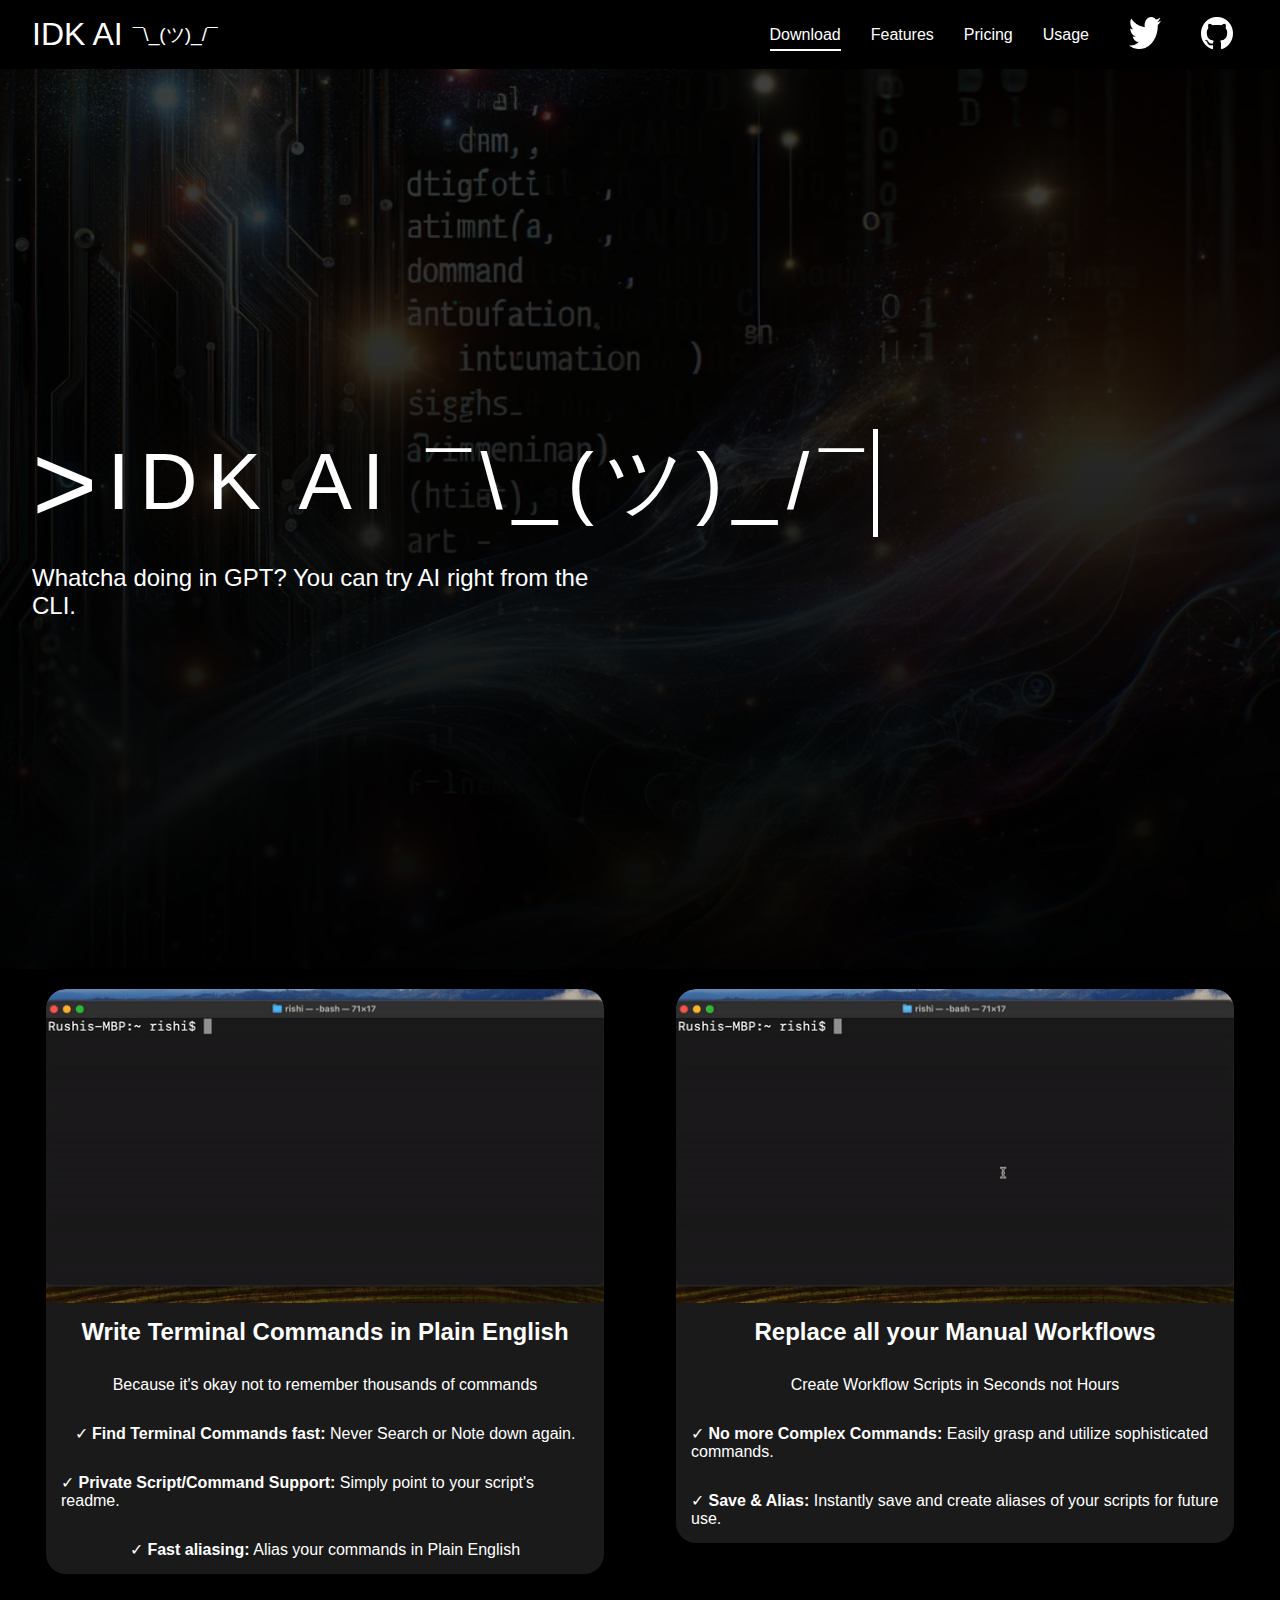
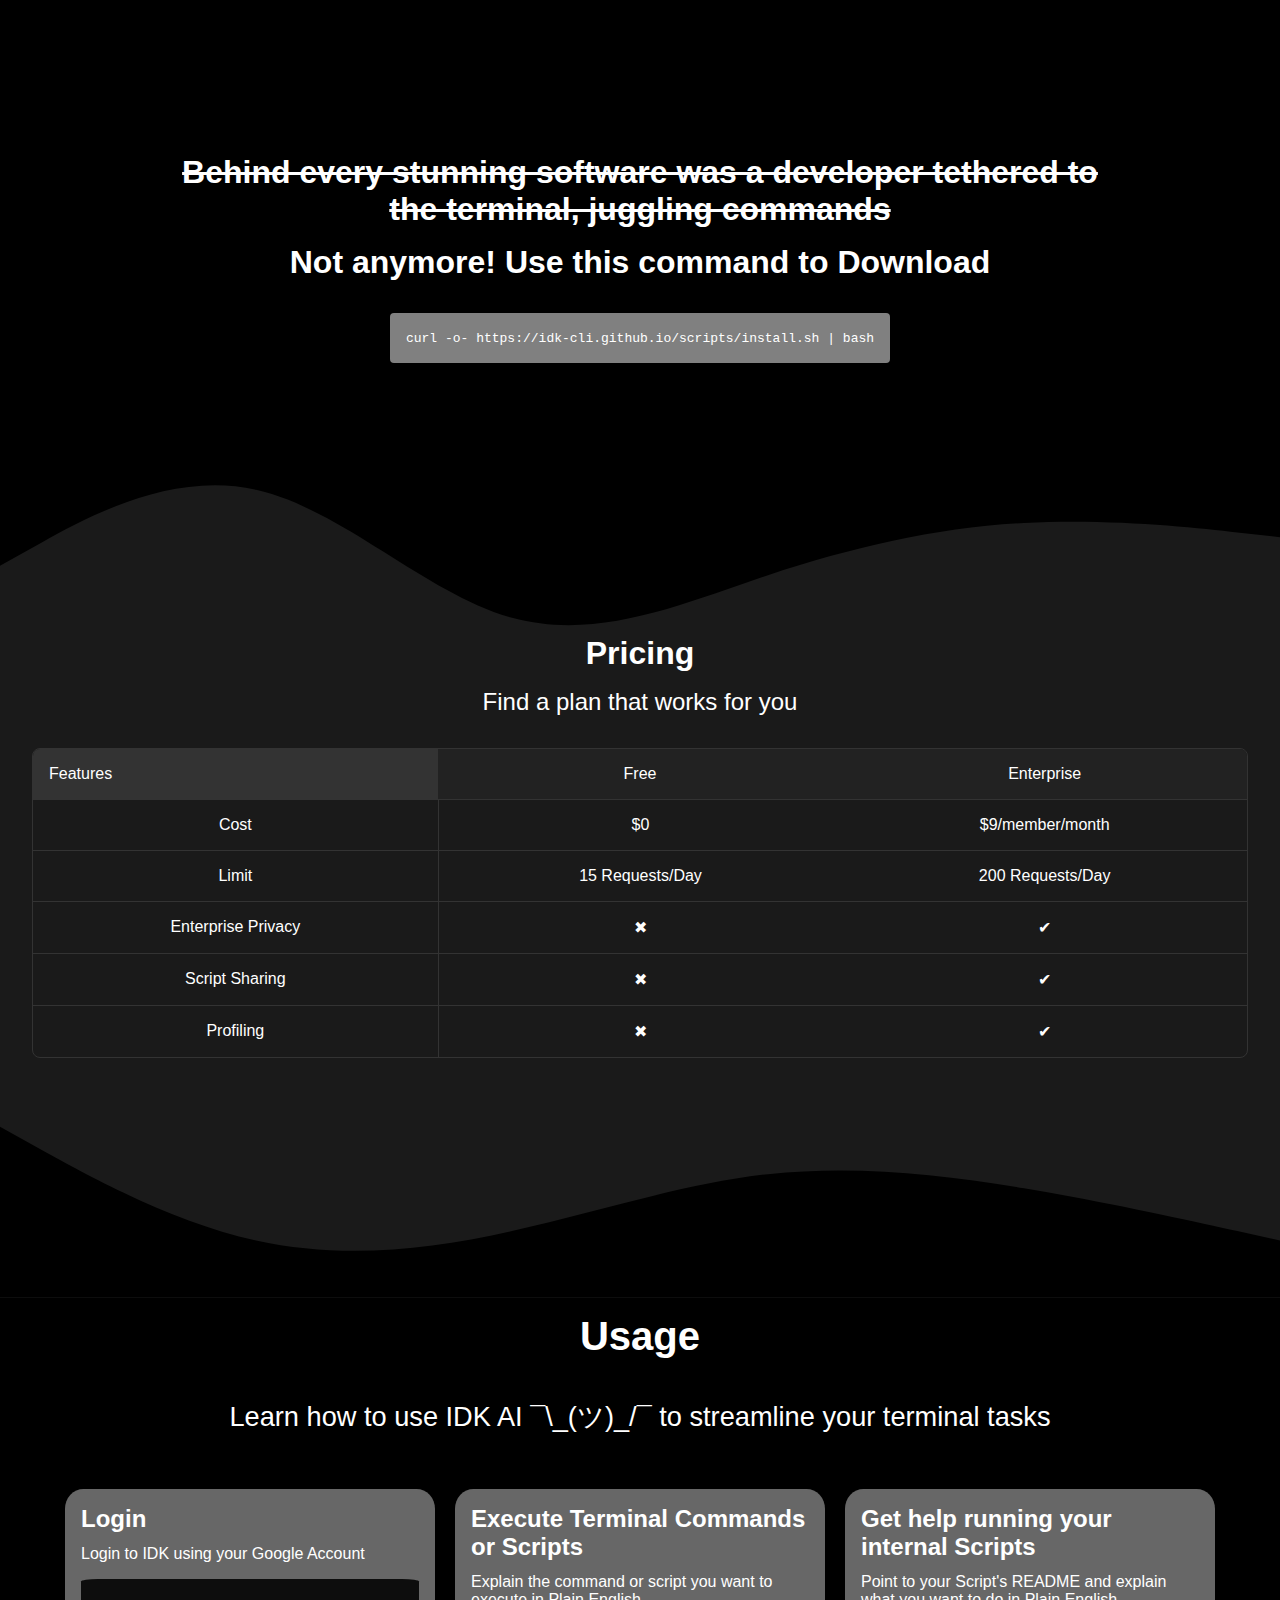
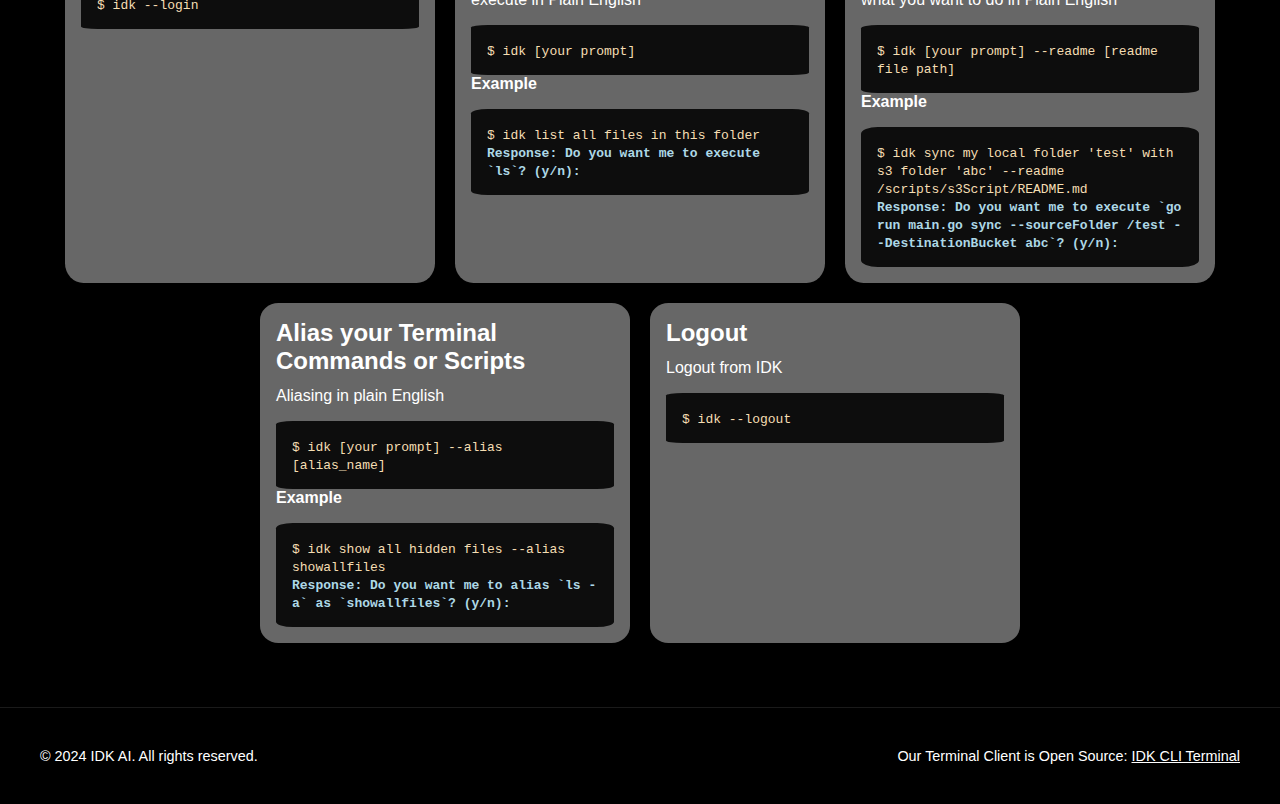
==== index.html @ c145d80c "😅👻Finished New style" ====
<!DOCTYPE html>
<html lang="en">
  <head>
    <meta charset="UTF-8" />
    <meta name="viewport" content="width=device-width, initial-scale=1.0" />
    <title>Command Line Glamour</title>
    <link rel="stylesheet" href="style.css" />
    <link rel="icon" type="image/png" href="assets/idk_logo.png" />
  </head>
  <body>
    <header>
      <div class="logo">IDK AI <span class="logoIcon">¯\_(ツ)_/¯</span></div>
      <nav>
        <a href="#Download" class="active">Download</a>
        <a href="#Feature">Features</a>
        <a href="#Pricing">Pricing</a>
        <a href="#">Usage</a>

        <a href="https://twitter.com/rushi_jash"
          ><img src="./assets/twitter.png" alt="Twitter"
        /></a>
        <a href="https://github.com/idk-cli"
          ><img src="./assets/github.png" alt="GitHub"
        /></a>
      </nav>
    </header>
    <section class="hero">
      <div class="title-container">
        <p class="cli-prefix">></p>
        <p class="title">IDK AI ¯\_(ツ)_/¯</p>
      </div>
      <p class="subtitle">
        Whatcha doing in GPT? You can try AI right from the CLI.
      </p>
    </section>
    <!-- Feature Section -->
    <section class="feature-section">
      <div class="feature">
        <div class="feature-image-container">
          <img
            src="./assets/Feature_Command_Prompt.gif"
            alt="Feature Image 1"
            class="feature-image"
          />
        </div>
        <h2>Write Terminal Commands in Plain English</h2>
        <p>Because it's okay not to remember thousands of commands</p>
        <p>
          &#10003; <b>Find Terminal Commands fast:</b> Never Search or Note down
          again.
        </p>
        <p>
          &#10003; <b>Private Script/Command Support:</b> Simply point to your
          script's readme.
        </p>
        <p>
          &#10003; <b>Fast aliasing:</b> Alias your commands in Plain English
        </p>
      </div>

      <div id="Feature" class="feature">
        <div class="feature-image-container">
          <img
            src="./assets/Feature_Script_Prompt.gif"
            alt="Feature Image 2"
            class="feature-image"
          />
        </div>
        <h2>Replace all your Manual Workflows</h2>
        <p>Create Workflow Scripts in Seconds not Hours</p>
        <p>
          &#10003; <b>No more Complex Commands:</b> Easily grasp and utilize
          sophisticated commands.
        </p>
        <p>
          &#10003; <b>Save & Alias:</b> Instantly save and create aliases of
          your scripts for future use.
        </p>
      </div>
    </section>
    <section id="Download" class="command-line-section">
      <h1 class="section-title">
        Behind every stunning software was a developer tethered to the terminal,
        juggling commands
      </h1>
      <p class="section-subtitle">
        <b>Not anymore! Use this command to Download</b>
      </p>
      <div class="command-line-block">
        <code
          >curl -o- https://idk-cli.github.io/scripts/install.sh | bash</code
        >
      </div>
    </section>
    <section id="Pricing" class="pricing-section">
      <svg
        class="top-svg"
        xmlns="http://www.w3.org/2000/svg"
        viewBox="0 0 1440 320"
      >
        <path
          fill="#000000"
          fill-opacity="1"
          d="M0,192L48,165.3C96,139,192,85,288,106.7C384,128,480,224,576,250.7C672,277,768,235,864,202.7C960,171,1056,149,1152,144C1248,139,1344,149,1392,154.7L1440,160L1440,0L1392,0C1344,0,1248,0,1152,0C1056,0,960,0,864,0C768,0,672,0,576,0C480,0,384,0,288,0C192,0,96,0,48,0L0,0Z"
        ></path>
      </svg>
      <h2 class="section-title">Pricing</h2>
      <p class="section-subtitle">Find a plan that works for you</p>
      <div class="pricing-table">
        <div class="pricing-feature">Features</div>
        <div class="pricing-plan">Free</div>
        <div class="pricing-plan">Enterprise</div>

        <div class="pricing-detail">Cost</div>
        <div class="pricing-detail">$0</div>
        <div class="pricing-detail">$9/member/month</div>

        <div class="pricing-detail">Limit</div>
        <div class="pricing-detail">15 Requests/Day</div>
        <div class="pricing-detail">200 Requests/Day</div>

        <div class="pricing-detail">Enterprise Privacy</div>
        <div class="pricing-detail">✖</div>
        <div class="pricing-detail">✔</div>

        <div class="pricing-detail">Script Sharing</div>
        <div class="pricing-detail">✖</div>
        <div class="pricing-detail">✔</div>

        <div class="pricing-detail">Profiling</div>
        <div class="pricing-detail">✖</div>
        <div class="pricing-detail">✔</div>
      </div>
      <svg
        class="bottom-svg"
        xmlns="http://www.w3.org/2000/svg"
        viewBox="0 0 1440 320"
      >
        <path
          fill="#000000"
          fill-opacity="1"
          d="M0,128L48,154.7C96,181,192,235,288,256C384,277,480,267,576,245.3C672,224,768,192,864,181.3C960,171,1056,181,1152,197.3C1248,213,1344,235,1392,245.3L1440,256L1440,320L1392,320C1344,320,1248,320,1152,320C1056,320,960,320,864,320C768,320,672,320,576,320C480,320,384,320,288,320C192,320,96,320,48,320L0,320Z"
        ></path>
      </svg>
    </section>
    <!-- Usage Section -->
    <section id="Usage" class="usage-section">
      <div class="container">
        <h2 class="usage-title">Usage</h2>
        <p class="usage-subtitle">
          Learn how to use IDK AI ¯\_(ツ)_/¯ to streamline your terminal tasks
        </p>
        <div class="commands-container">
          <!-- Repeat this block for each of the 6 items -->
          <div class="command-block">
            <h3 class="command-title">Login</h3>
            <p class="command-description">
              Login to IDK using your Google Account
            </p>
            <div class="command-line">
              <code>$ idk --login</code>
            </div>
          </div>
          <div class="command-block">
            <h3 class="command-title">Execute Terminal Commands or Scripts</h3>
            <p class="command-description">
              Explain the command or script you want to execute in Plain English
            </p>
            <div class="command-line">
              <code>$ idk [your prompt]</code>
            </div>
            <p class="command-description">
              <b>Example</b>
            </p>
            <div class="command-line">
              <code
                >$ idk list all files in this folder<br />
                <b>Response: Do you want me to execute `ls`? (y/n):</b></code
              >
            </div>
          </div>
          <div class="command-block">
            <h3 class="command-title">
              Get help running your internal Scripts
            </h3>
            <p class="command-description">
              Point to your Script's README and explain what you want to do in
              Plain English
            </p>
            <div class="command-line">
              <code>$ idk [your prompt] --readme [readme file path]</code>
            </div>
            <p class="command-description">
              <b>Example</b>
            </p>
            <div class="command-line">
              <code>
                $ idk sync my local folder 'test' with s3 folder 'abc' --readme
                /scripts/s3Script/README.md<br />
                <b
                  >Response: Do you want me to execute `go run main.go sync
                  --sourceFolder /test --DestinationBucket abc`? (y/n):</b
                >
              </code>
            </div>
          </div>
          <div class="command-block">
            <h3 class="command-title">
              Alias your Terminal Commands or Scripts
            </h3>
            <p class="command-description">Aliasing in plain English</p>
            <div class="command-line">
              <code>$ idk [your prompt] --alias [alias_name]</code>
            </div>
            <p class="command-description">
              <b>Example</b>
            </p>
            <div class="command-line">
              <code>
                $ idk show all hidden files --alias showallfiles <br />
                <b
                  >Response: Do you want me to alias `ls -a` as `showallfiles`?
                  (y/n):</b
                >
              </code>
            </div>
          </div>
          <div class="command-block">
            <h3 class="command-title">Logout</h3>
            <p class="command-description">Logout from IDK</p>
            <div class="command-line">
              <code>$ idk --logout</code>
            </div>
          </div>
          <!-- ... other items ... -->
        </div>
      </div>
    </section>
    <footer>
      <div class="footer-content">
        <p>&copy; 2024 IDK AI. All rights reserved.</p>
        <p>
          Our Terminal Client is Open Source:
          <a href="https://github.com/idk-cli/idk_terminal">IDK CLI Terminal</a>
        </p>
      </div>
    </footer>
  </body>
</html>
---- style.css ----
* {
  margin: 0;
  padding: 0;
  box-sizing: border-box;
}

body {
  font-family: "Segoe UI", Tahoma, Geneva, Verdana, sans-serif;
  background-color: #000;
  color: #fff;
  overflow-x: hidden;
}

header {
  display: flex;
  justify-content: space-between;
  align-items: center;
  position: relative;
  background-color: transparent;
  padding: 1rem 2rem;
}
header .logo {
  font-size: 2rem;
  display: flex;
  align-items: center;
  transition: transform 0.9s ease-in-out;
}
header .logo:hover {
  cursor: pointer;
  color: wheat;
  transform: translateY(-0.3rem);
}
header .logo .logoIcon {
  font-size: 1.2rem;
  margin-left: 10px;
}
header nav {
  display: flex;
  align-items: center;
}
header nav a {
  margin: 0 15px;
  text-decoration: none;
  color: #fff;
  position: relative;
}
header nav a img {
  transition: transform 0.7s ease-in-out;
}
header nav a img:hover {
  cursor: pointer;
  transform: translateY(-0.7rem);
}
header nav a::after {
  content: "";
  position: absolute;
  width: 0;
  height: 2px;
  display: block;
  margin-top: 5px;
  right: 0;
  background: #fff;
  transition: width 0.3s;
  -webkit-transition: width 0.3s;
}
header nav a:hover::after {
  width: 100%;
  left: 0;
  background-color: #fff;
}
header nav a.active::after {
  width: 100%;
  left: 0;
}
header nav img {
  width: 32px;
  height: 32px;
  margin-left: 10px;
}

.hero {
  display: flex;
  flex-direction: column;
  align-items: start;
  justify-content: center;
  height: 100vh;
  background-image: url("./assets/idk_hero.png"), linear-gradient(180deg, rgba(0, 0, 0, 0.75) 0%, rgba(0, 0, 0, 0.98) 100%);
  background-size: cover;
  background-position: center;
  background-blend-mode: overlay;
  padding: 0 2rem;
  text-align: left;
}
.hero .title-container {
  display: flex;
  align-items: center;
}
.hero .title-container .cli-prefix {
  font-size: 7rem;
  margin-right: 10px;
}
.hero .title-container .title {
  font-size: 5rem;
  letter-spacing: 10px;
  border-right: 5px solid;
  width: 100%;
  white-space: nowrap;
  overflow: hidden;
  animation: typing 2s steps(14), cursor 0.4s step-end infinite alternate;
}
.hero .subtitle {
  margin-top: 1rem;
  font-size: 1.5rem;
  max-width: 600px;
}

@keyframes cursor {
  50% {
    border-color: transparent;
  }
}
@keyframes typing {
  from {
    width: 0;
  }
}
/* Feature Section Styles */
.feature-section {
  display: flex;
  justify-content: space-around; /* Keeps existing spacing for wider screens */
  align-items: flex-start;
  gap: 20px;
  margin: 20px;
}

.feature {
  background: rgba(255, 255, 255, 0.1);
  border-radius: 20px;
  overflow: hidden;
  box-shadow: 0 4px 8px rgba(0, 0, 0, 0.3);
  flex-basis: 45%; /* Assigns flexible base size for each feature */
  display: flex;
  flex-direction: column;
  align-items: center; /* Keeps content of .feature centered */
  transition: transform 0.65s ease-in-out;
}
.feature:hover {
  cursor: pointer;
  transform: translateY(-0.7rem); /* Use negative value to move up */
}
.feature .feature-image-container {
  width: 100%; /* Full width of the container */
  padding-top: 56.25%; /* 16:9 Aspect Ratio */
  position: relative;
}
.feature .feature-image {
  position: absolute;
  top: 0;
  left: 0;
  width: 100%;
  height: 100%;
  -o-object-fit: cover;
     object-fit: cover; /* Keeps aspect ratio and fills the block */
  border-top-left-radius: 20px; /* Rounded corners at the top */
  border-top-right-radius: 20px; /* Rounded corners at the top */
}
.feature h2,
.feature p {
  padding: 15px;
}

@media (max-width: 768px) {
  .feature-section {
    flex-direction: column;
    justify-content: center; /* Adjusted for vertical stacking */
    align-items: center; /* Centers items horizontally in a column layout */
  }
  .feature {
    flex-basis: 100%; /* Full width of the screen for mobile */
  }
}
.command-line-section {
  display: flex;
  flex-direction: column;
  align-items: center;
  justify-content: center;
  text-align: center;
  background-color: black;
  padding: 10rem;
  padding-bottom: 7rem;
}
.command-line-section .section-title {
  color: #fff;
  font-size: 2rem;
  margin-bottom: 1rem;
  text-decoration: line-through;
}
.command-line-section .section-subtitle {
  color: #fff;
  margin-bottom: 2rem;
  font-size: 2rem;
}
.command-line-section .command-line-block {
  display: inline-block;
  background-color: gray;
  color: #fff;
  padding: 1rem;
  border-radius: 4px;
  font-family: "Courier New", Courier, monospace;
}
.command-line-section .command-line-block code {
  -webkit-user-select: all;
     -moz-user-select: all;
          user-select: all;
}

.pricing-section {
  padding: 2rem;
  padding-top: 10rem;
  padding-bottom: 15rem;
  background-color: #1a1a1a;
  color: #fff;
  position: relative;
  overflow: hidden;
}
.pricing-section .top-svg {
  position: absolute;
  top: -5rem;
  left: 0;
  width: 100%;
  height: auto;
  z-index: 1;
}
.pricing-section .bottom-svg {
  position: absolute;
  bottom: 0;
  left: 0;
  right: 0;
  width: 100%;
  height: auto;
}
.pricing-section .section-title {
  text-align: center;
  font-size: 2rem;
  margin-bottom: 1rem;
}
.pricing-section .section-subtitle {
  text-align: center;
  font-size: 1.5rem;
  margin-bottom: 2rem;
}
.pricing-section .pricing-table {
  display: grid;
  grid-template-columns: 1fr 1fr 1fr;
  border: 1px solid #333;
  border-radius: 8px;
  overflow: hidden;
}
.pricing-section .pricing-table .pricing-feature {
  grid-column: 1/span 1;
  border-bottom: 1px solid #333;
  padding: 1rem;
  background-color: #333;
}
.pricing-section .pricing-table .pricing-plan {
  grid-column: span 1;
  text-align: center;
  border-bottom: 1px solid #333;
  padding: 1rem;
  background-color: #222;
}
.pricing-section .pricing-table .pricing-detail {
  padding: 1rem;
  border-bottom: 1px solid #333;
  text-align: center;
}
.pricing-section .pricing-table .pricing-detail:nth-child(3n+2) {
  border-left: 1px solid #333;
}
.pricing-section .pricing-table .pricing-detail:nth-last-child(-n+3) {
  border-bottom: none;
}

/* Usage Section Styling */
.usage-section {
  background-color: black;
  color: white;
  text-align: center;
  padding: 4em 0;
  padding-top: 1rem;
}

.container {
  max-width: 1200px;
  margin: 0 auto;
  padding: 0 15px;
}

.usage-title {
  font-size: 2.5em;
  margin-bottom: 1em;
}

.usage-subtitle {
  font-size: 1.7em;
  margin-bottom: 2em;
  transition: transform 0.7s ease-in-out;
}
.usage-subtitle:hover {
  cursor: pointer;
  color: wheat;
  transform: translateY(-0.5rem);
}

.commands-container {
  display: flex;
  flex-wrap: wrap;
  gap: 20px;
  justify-content: center;
}

.command-block {
  flex-basis: calc(33.333% - 20px);
  max-width: calc(33.333% - 20px);
  background-color: #676767;
  padding: 1em;
  border-radius: 5%;
  box-shadow: 0 2px 5px rgba(0, 0, 0, 0.2);
  text-align: left;
  transition: transform 0.65s ease-in-out;
}
.command-block:hover {
  cursor: pointer;
  transform: translateY(-0.7rem);
}
.command-block .command-title {
  font-size: 1.5em;
  margin-bottom: 0.5em;
}
.command-block .command-description {
  margin-bottom: 1em;
}
.command-block .command-line {
  background-color: #0d0d0d;
  padding: 1em;
  border-radius: 5%;
}
.command-block .command-line code {
  color: wheat;
}
.command-block .command-line code b {
  color: lightblue;
}

/* Responsive adjustments */
@media (max-width: 768px) {
  .command-block {
    flex-basis: calc(50% - 20px);
    max-width: calc(50% - 20px);
  }
}
@media (max-width: 740px) {
  .commands-container {
    flex-direction: column;
  }
  .command-block {
    flex-basis: 100%;
    max-width: 100%;
  }
}
footer {
  background-color: #000;
  color: #fff;
  padding: 2rem;
  text-align: center;
  font-size: 0.9rem;
  border-top: 1px solid rgba(255, 255, 255, 0.1);
}
footer .footer-content {
  max-width: 1200px;
  margin: 0 auto;
  display: flex;
  justify-content: space-between;
  align-items: center;
  flex-wrap: wrap;
}
footer .footer-content p {
  margin: 0.5rem 0;
}
footer .footer-content p a {
  color: inherit;
  text-decoration: underline;
}
footer .footer-content p a:hover {
  color: #ccc;
  text-decoration: none;
}
@media (max-width: 768px) {
  footer .footer-content {
    flex-direction: column;
    text-align: center;
  }
  footer .footer-content p {
    margin: 1rem 0;
  }
}

@media (max-width: 870px) {
  .hero .title-container .title {
    font-size: 3rem;
  }
  .hero .title-container .cli-prefix {
    font-size: 5rem;
  }
  .pricing-section .top-svg {
    top: -4rem;
  }
}
@media (max-width: 728px) {
  header nav {
    font-size: 0.7rem;
  }
  .pricing-section .top-svg {
    top: -3rem;
  }
}
@media (max-width: 613px) {
  header .logo {
    font-size: 0.6rem;
  }
  .hero .title-container .title {
    font-size: 2.3rem;
  }
  .hero .title-container .cli-prefix {
    font-size: 3rem;
  }
  .hero .subtitle {
    font-size: 1.2rem;
  }
  .pricing-section .top-svg {
    top: -2rem;
  }
  .usage-subtitle {
    font-size: 1.2em;
  }
  header .logo .logoIcon {
    font-size: 0.8rem;
  }
}
@media (max-width: 570px) {
  header .logo .logoIcon {
    font-size: 0.6rem;
  }
  .command-line-section .section-title {
    font-size: 1.3rem;
  }
  .command-line-section .section-subtitle {
    font-size: 1.8rem;
  }
  .command-line-section .command-line-block {
    font-size: 0.5rem;
  }
}/*# sourceMappingURL=style.css.map */
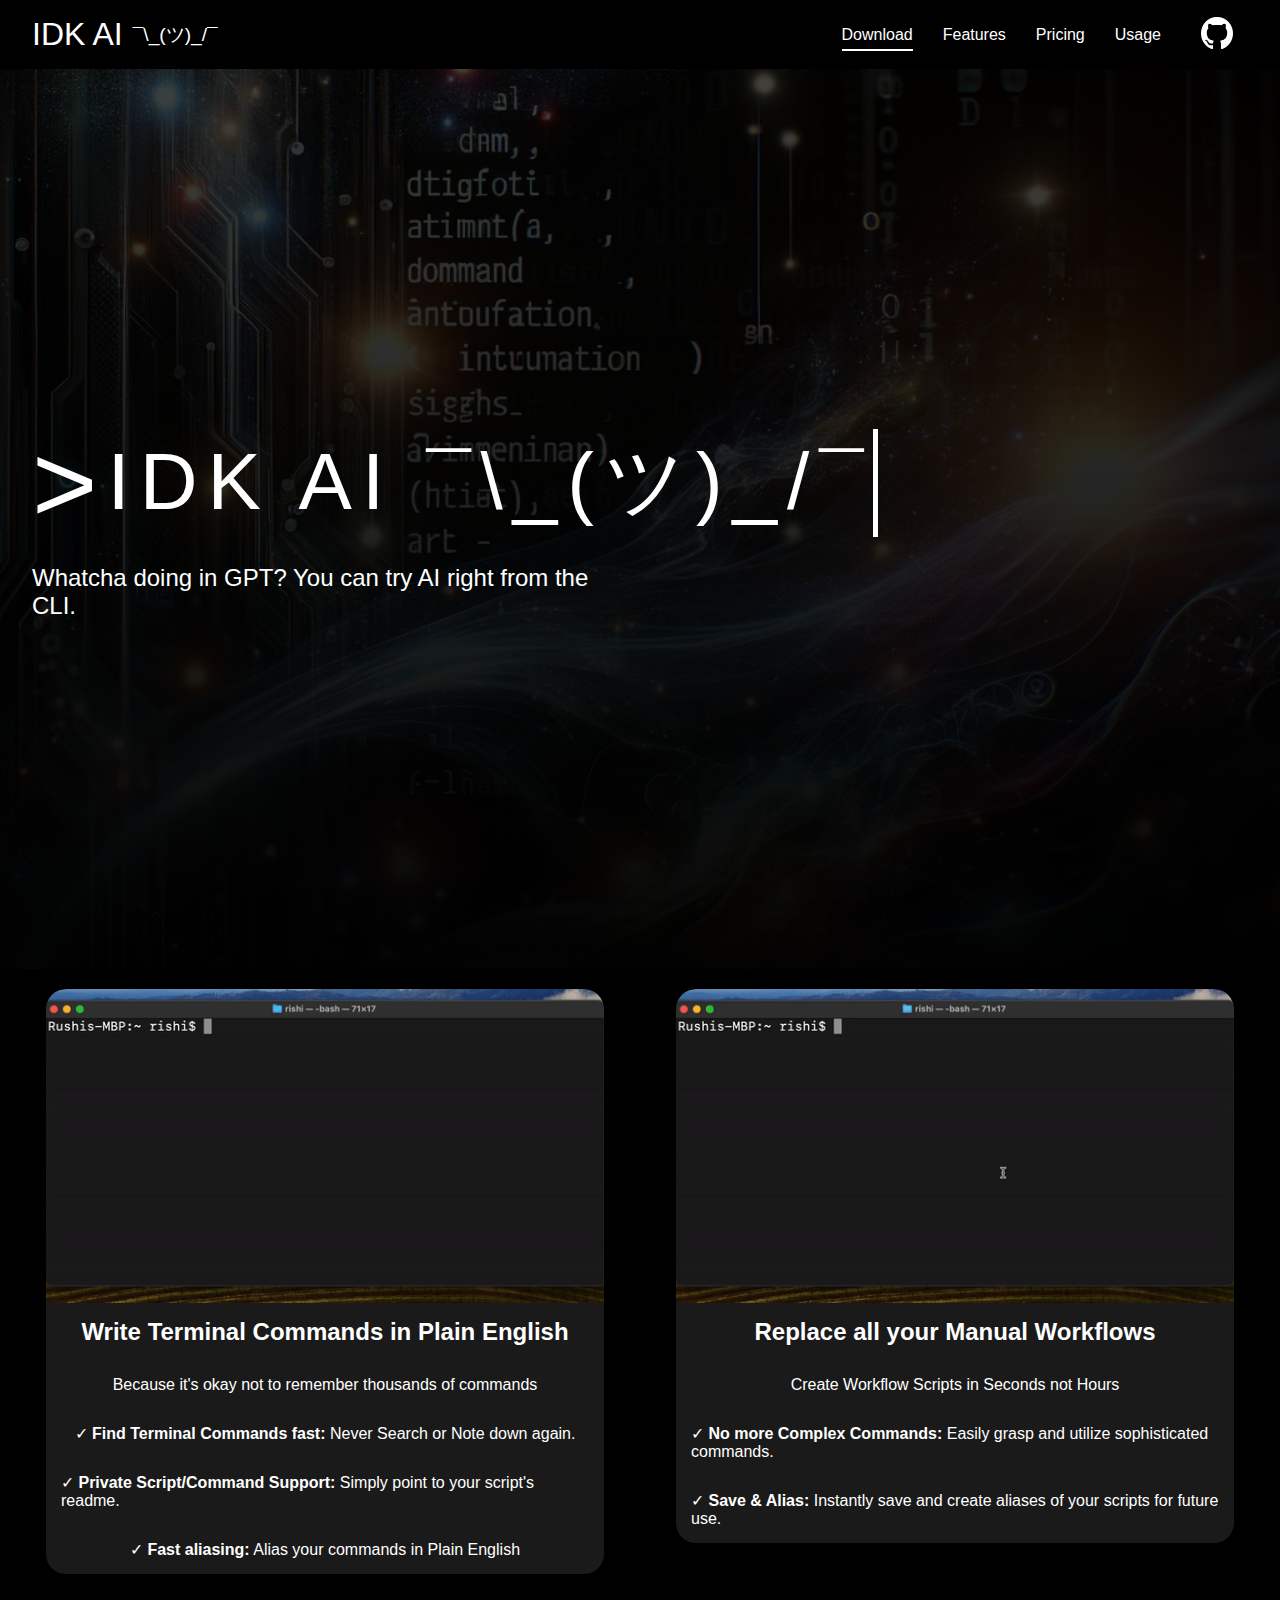
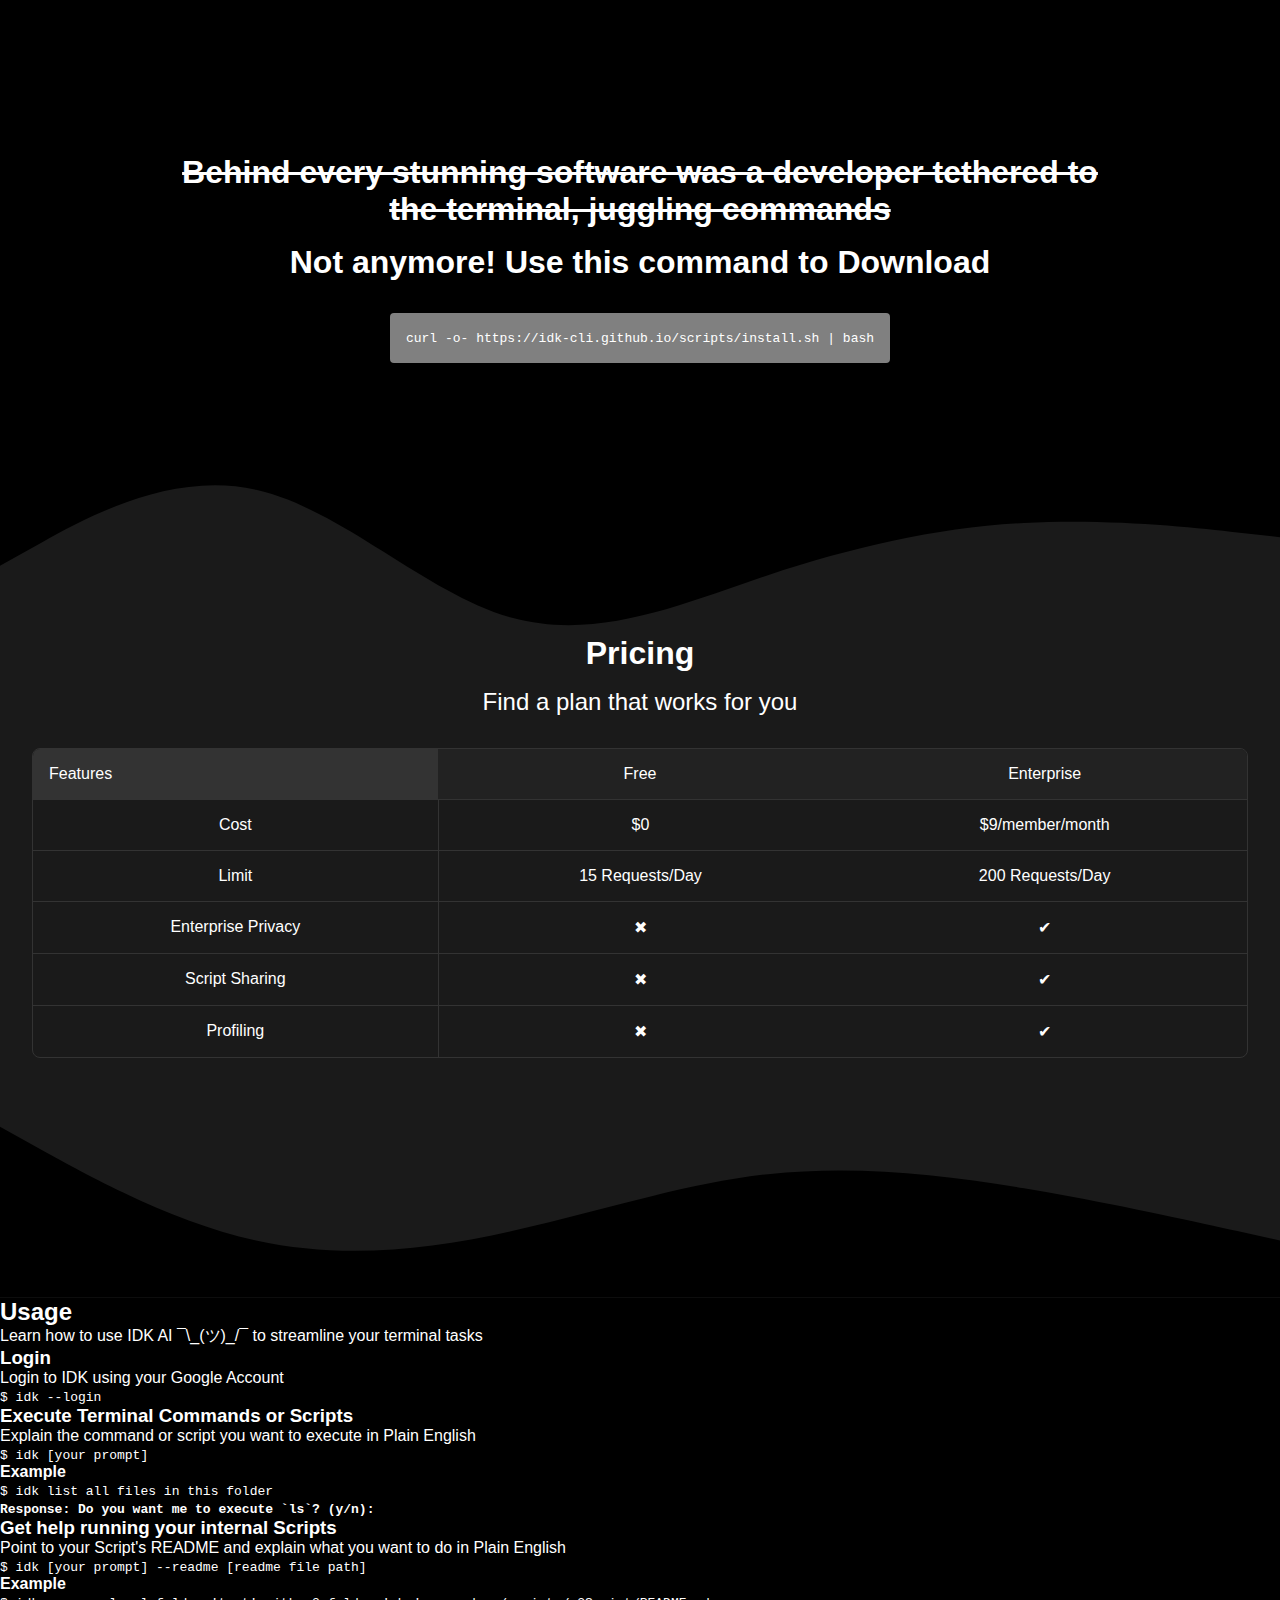
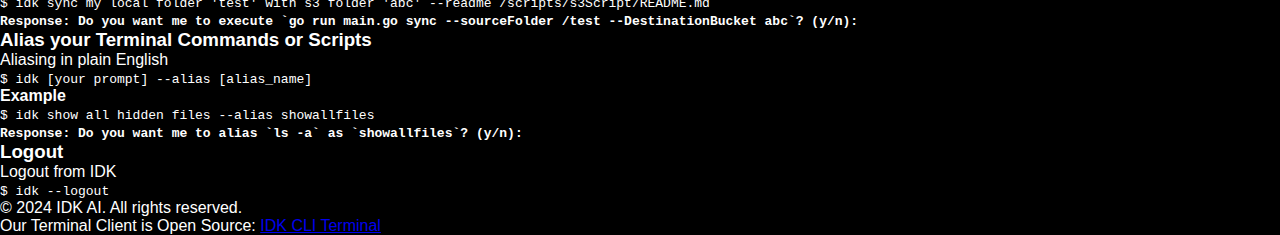
==== commit 45f3320e: "website finished and pushed👻" ====
--- a/index.html
+++ b/index.html
@@ -16,9 +16,9 @@
         <a href="#Pricing">Pricing</a>
         <a href="#">Usage</a>
 
-        <a href="https://twitter.com/rushi_jash"
+        <!-- <a href="https://twitter.com/rushi_jash"
           ><img src="./assets/twitter.png" alt="Twitter"
-        /></a>
+        /></a> -->
         <a href="https://github.com/idk-cli"
           ><img src="./assets/github.png" alt="GitHub"
         /></a>
--- a/style.css
+++ b/style.css
@@ -281,6 +281,7 @@
   border-bottom: none;
 }
 
+<<<<<<< HEAD
 /* Usage Section Styling */
 .usage-section {
   background-color: black;
@@ -288,6 +289,10 @@
   text-align: center;
   padding: 4em 0;
   padding-top: 1rem;
+=======
+#brewCommand {
+    font-size: 1.2em;
+>>>>>>> 3acda0ff7202a1c46542febc21e7869e9ee1b53d
 }
 
 .container {
@@ -368,6 +373,61 @@
     max-width: 100%;
   }
 }
+<<<<<<< HEAD
+=======
+
+/* Usage section */
+#usage {
+    margin: 2rem auto;
+    padding: 2rem;
+    text-align: center;
+}
+
+.usage-examples .command {
+    background-color: #2c313c;
+    padding: 1rem;
+    margin-bottom: 1rem;
+    border-radius: 8px;
+    text-align: left;
+}
+
+.command code {
+    background-color: #282c34;
+    color: #61afef;
+    padding: 0.5rem;
+    display: block;
+    margin-top: 1rem;
+    border-radius: 4px;
+    user-select: all;
+}
+
+/* Pricing table */
+#pricing table {
+    width: 80%;
+    margin: 0 auto;
+}
+
+#pricing th, #pricing td {
+    padding: 1rem;
+    border: 1px solid #565c64;
+    text-align: left;
+    background-color: #282c34;
+}
+
+.pricingDetails {
+    font-size: 0.8em;
+}
+
+.openSourceDetails {
+    font-size: 0.8em;
+}
+
+.cta-button {
+    margin-top: 1rem;
+}
+
+/* Footer */
+>>>>>>> 3acda0ff7202a1c46542febc21e7869e9ee1b53d
 footer {
   background-color: #000;
   color: #fff;
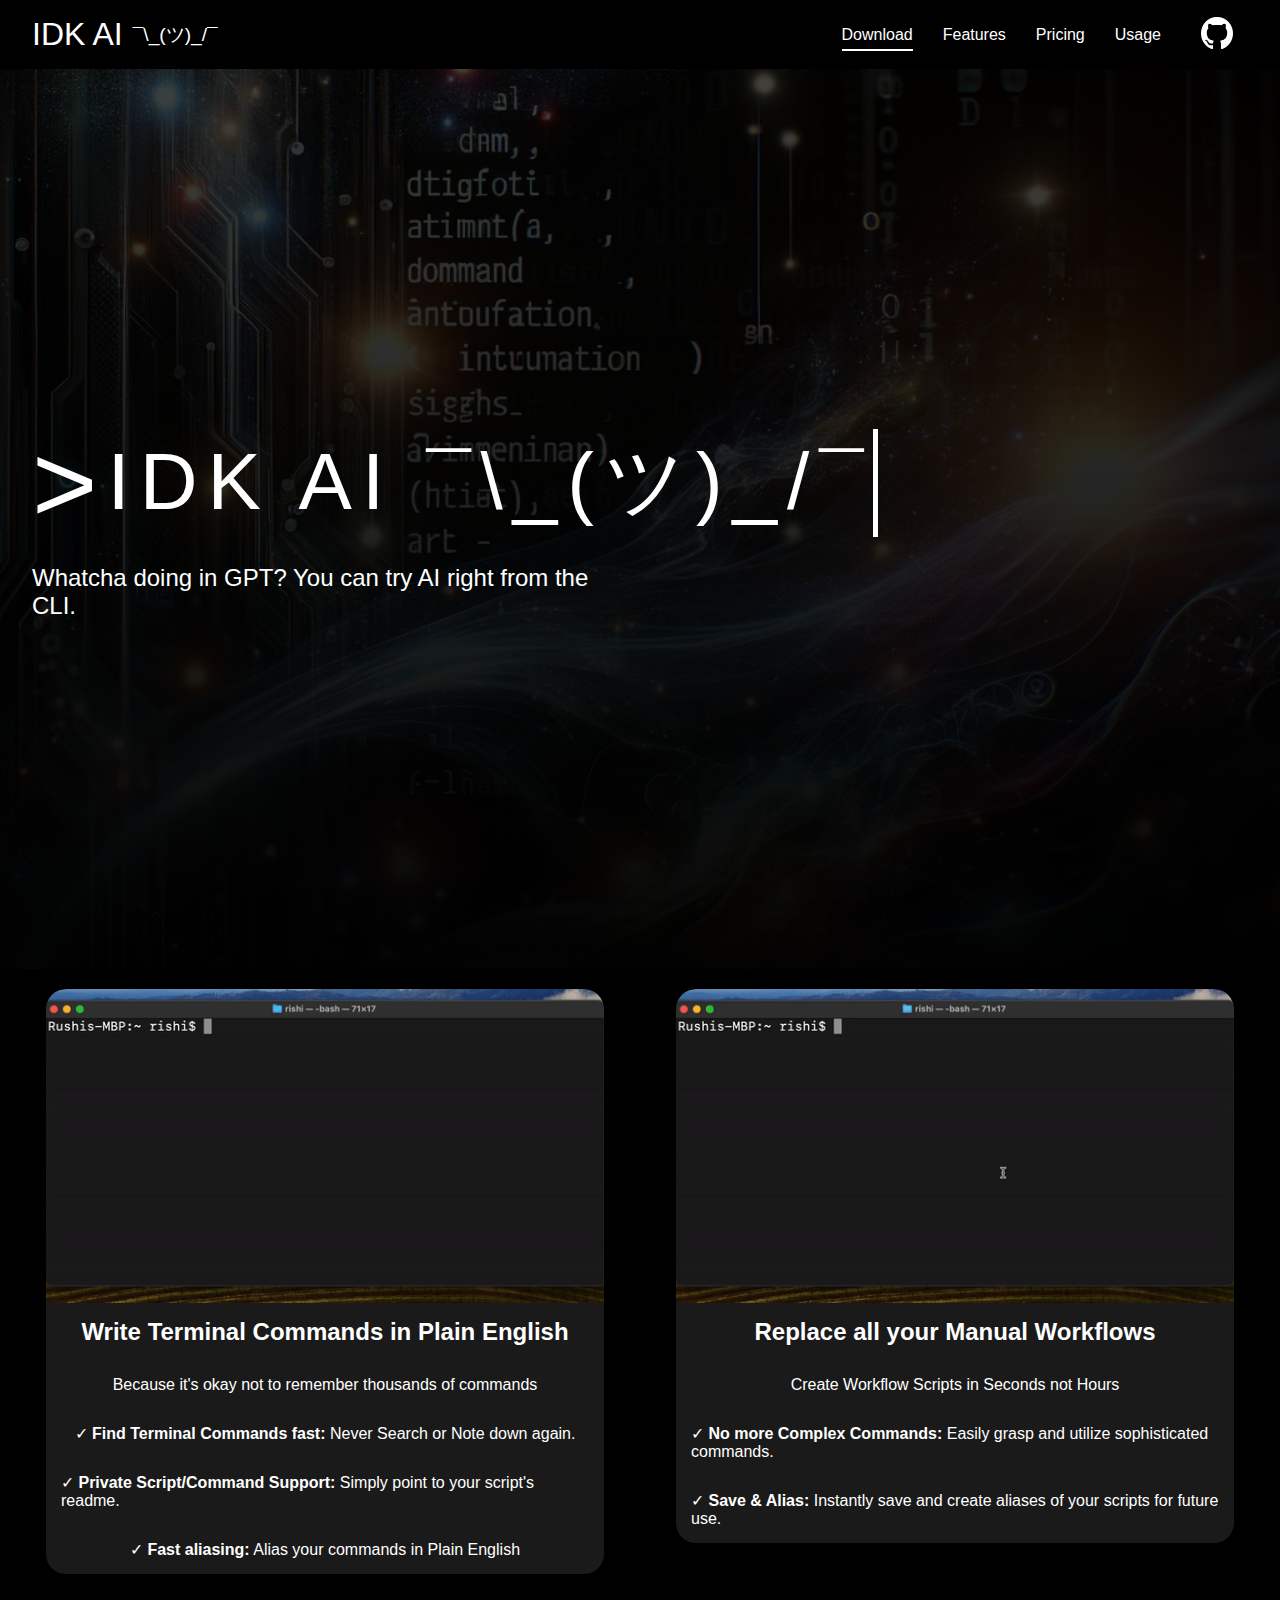
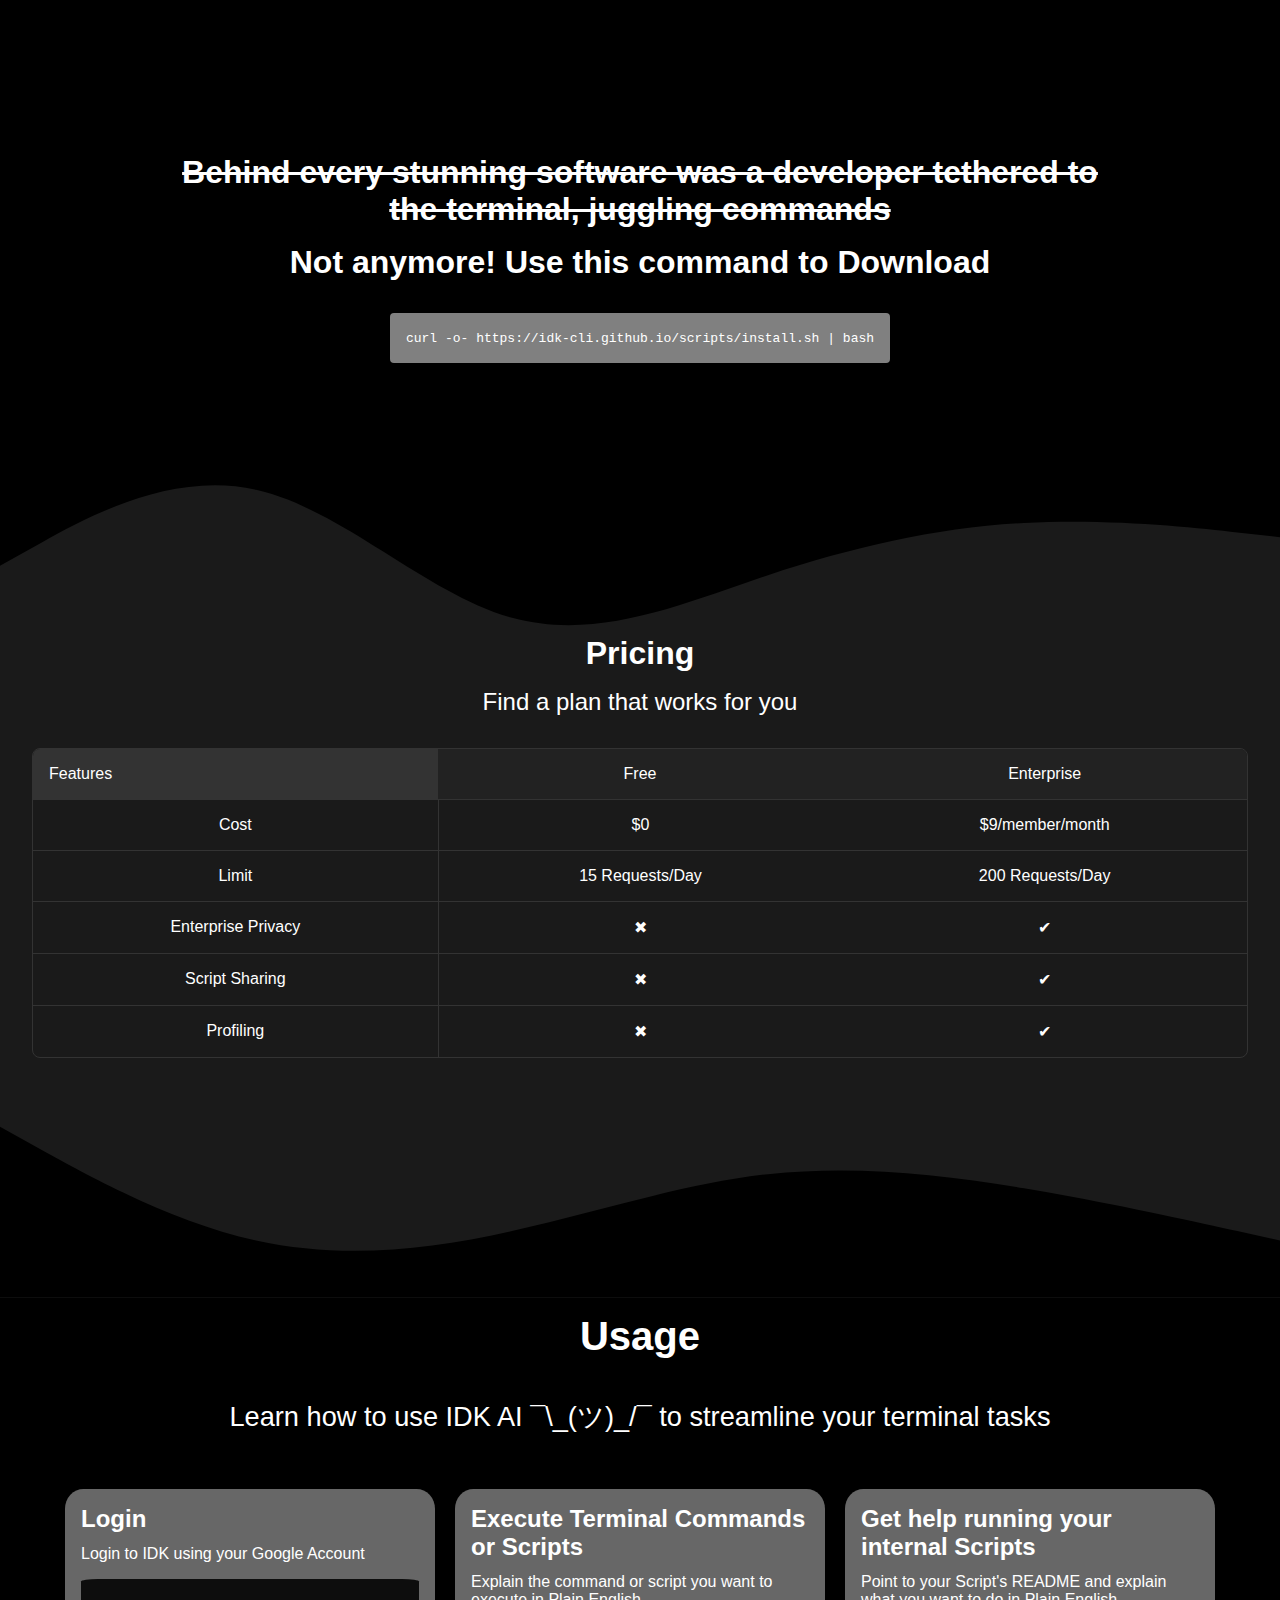
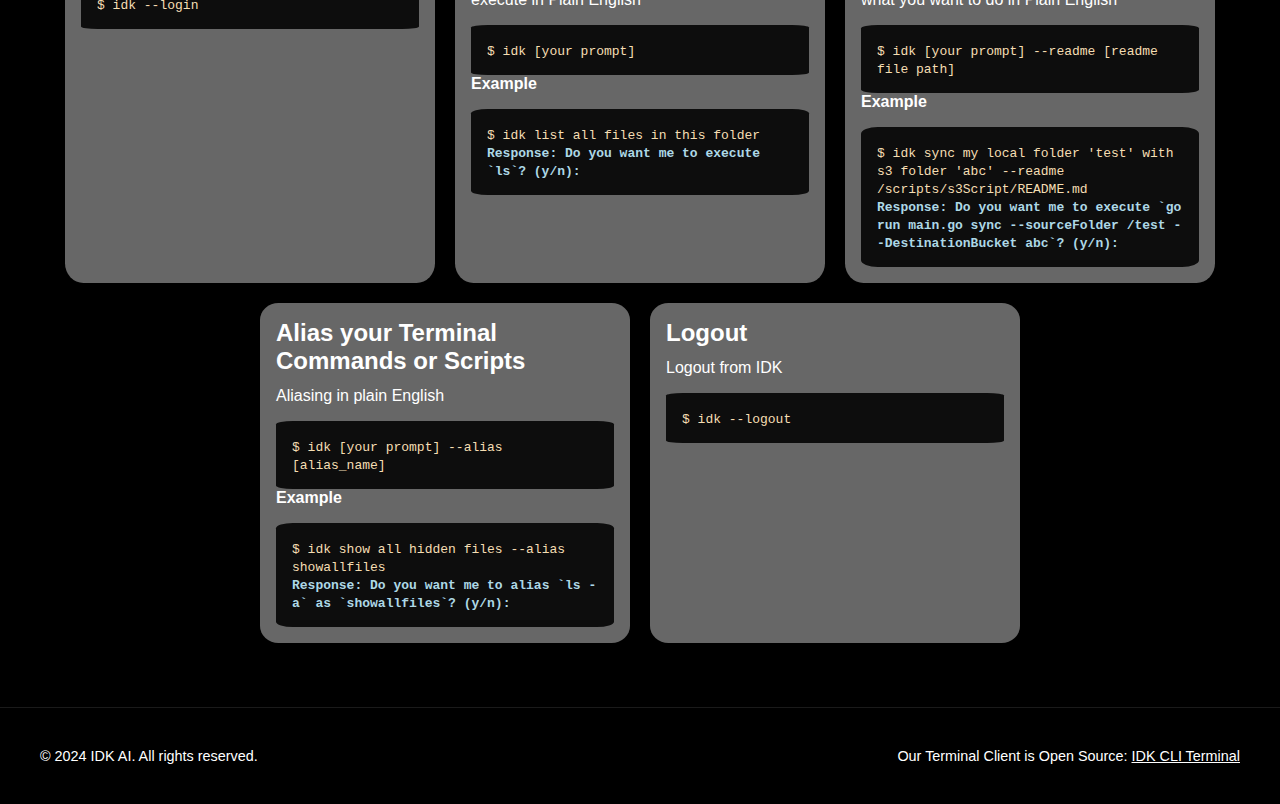
==== commit 7954631d: "👻added scss for hero section" ====
--- a/index.html
+++ b/index.html
@@ -14,7 +14,7 @@
         <a href="#Download" class="active">Download</a>
         <a href="#Feature">Features</a>
         <a href="#Pricing">Pricing</a>
-        <a href="#">Usage</a>
+        <a href="#Usage">Usage</a>
 
         <!-- <a href="https://twitter.com/rushi_jash"
           ><img src="./assets/twitter.png" alt="Twitter"
--- a/style.css
+++ b/style.css
@@ -281,7 +281,6 @@
   border-bottom: none;
 }
 
-<<<<<<< HEAD
 /* Usage Section Styling */
 .usage-section {
   background-color: black;
@@ -289,10 +288,6 @@
   text-align: center;
   padding: 4em 0;
   padding-top: 1rem;
-=======
-#brewCommand {
-    font-size: 1.2em;
->>>>>>> 3acda0ff7202a1c46542febc21e7869e9ee1b53d
 }
 
 .container {
@@ -373,61 +368,6 @@
     max-width: 100%;
   }
 }
-<<<<<<< HEAD
-=======
-
-/* Usage section */
-#usage {
-    margin: 2rem auto;
-    padding: 2rem;
-    text-align: center;
-}
-
-.usage-examples .command {
-    background-color: #2c313c;
-    padding: 1rem;
-    margin-bottom: 1rem;
-    border-radius: 8px;
-    text-align: left;
-}
-
-.command code {
-    background-color: #282c34;
-    color: #61afef;
-    padding: 0.5rem;
-    display: block;
-    margin-top: 1rem;
-    border-radius: 4px;
-    user-select: all;
-}
-
-/* Pricing table */
-#pricing table {
-    width: 80%;
-    margin: 0 auto;
-}
-
-#pricing th, #pricing td {
-    padding: 1rem;
-    border: 1px solid #565c64;
-    text-align: left;
-    background-color: #282c34;
-}
-
-.pricingDetails {
-    font-size: 0.8em;
-}
-
-.openSourceDetails {
-    font-size: 0.8em;
-}
-
-.cta-button {
-    margin-top: 1rem;
-}
-
-/* Footer */
->>>>>>> 3acda0ff7202a1c46542febc21e7869e9ee1b53d
 footer {
   background-color: #000;
   color: #fff;
@@ -489,13 +429,13 @@
     font-size: 0.6rem;
   }
   .hero .title-container .title {
-    font-size: 2.3rem;
+    font-size: 2rem;
   }
   .hero .title-container .cli-prefix {
-    font-size: 3rem;
+    font-size: 2rem;
   }
   .hero .subtitle {
-    font-size: 1.2rem;
+    font-size: 1rem;
   }
   .pricing-section .top-svg {
     top: -2rem;
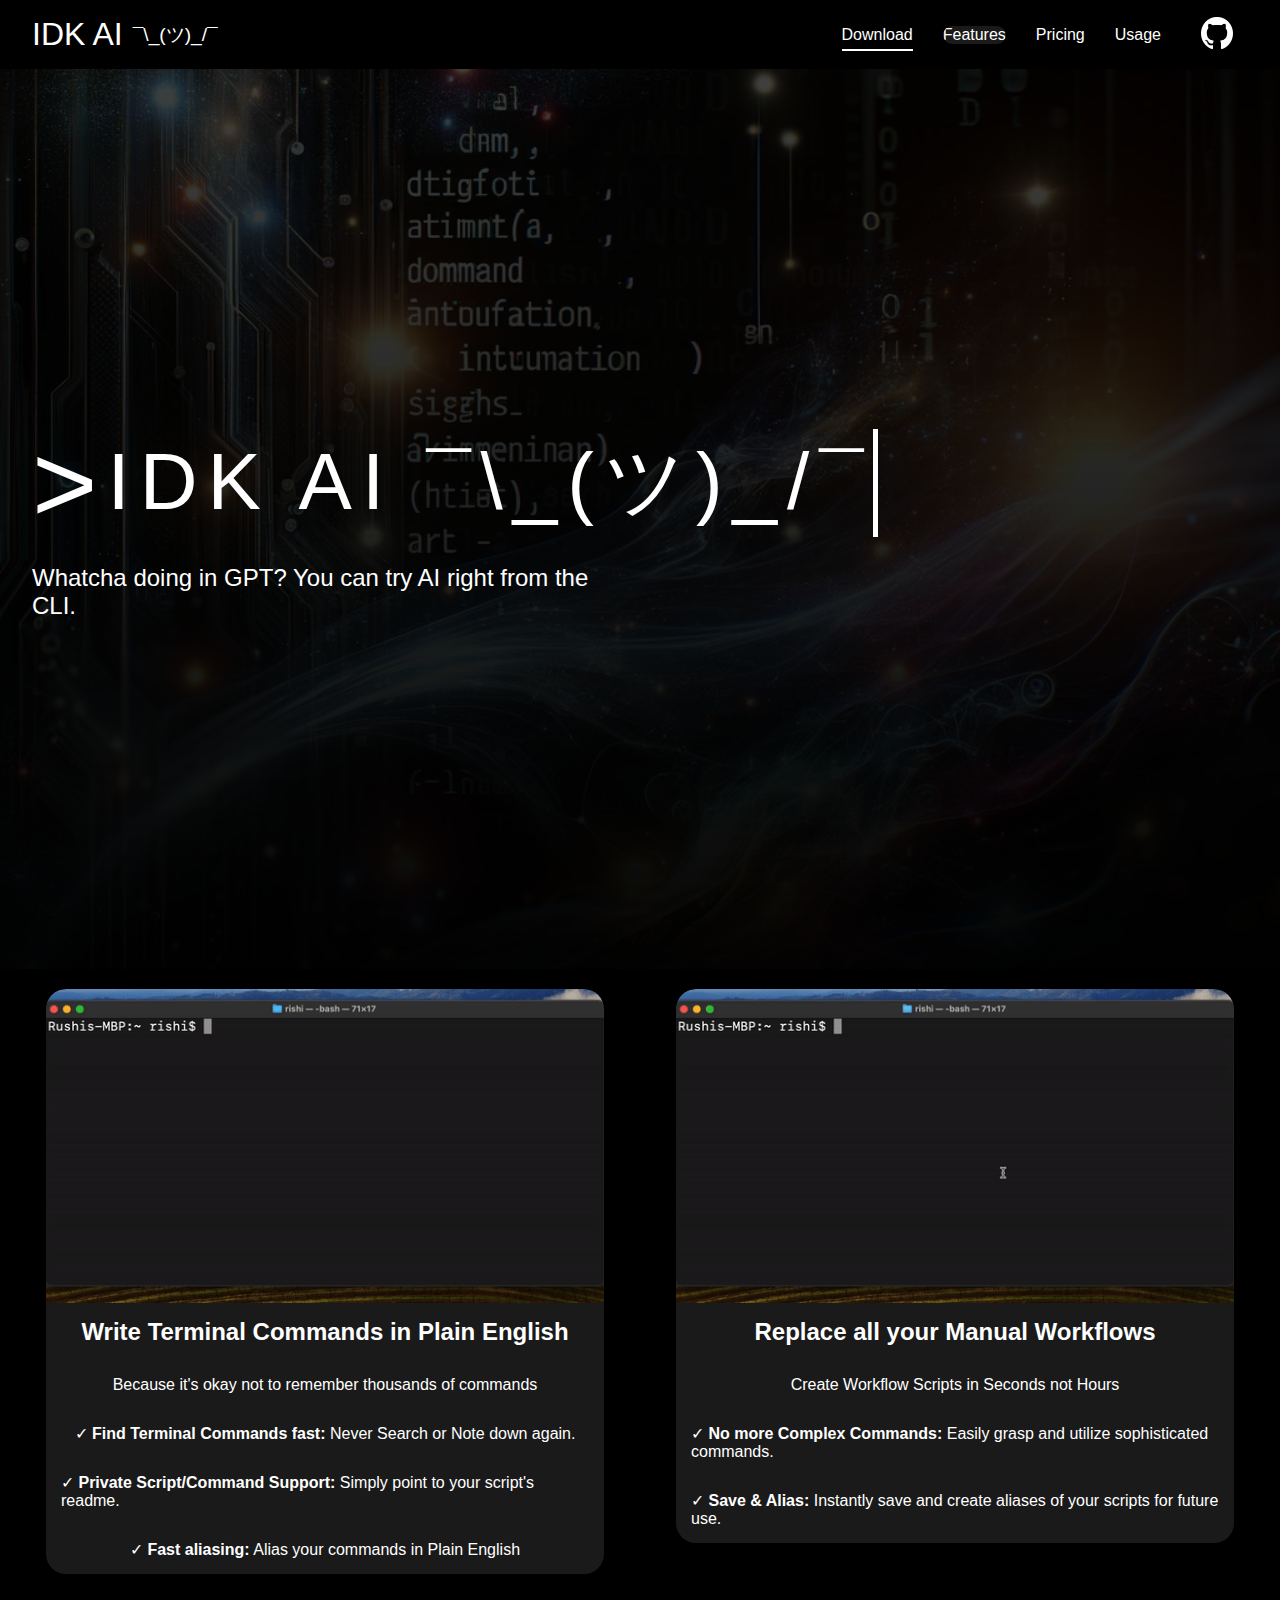
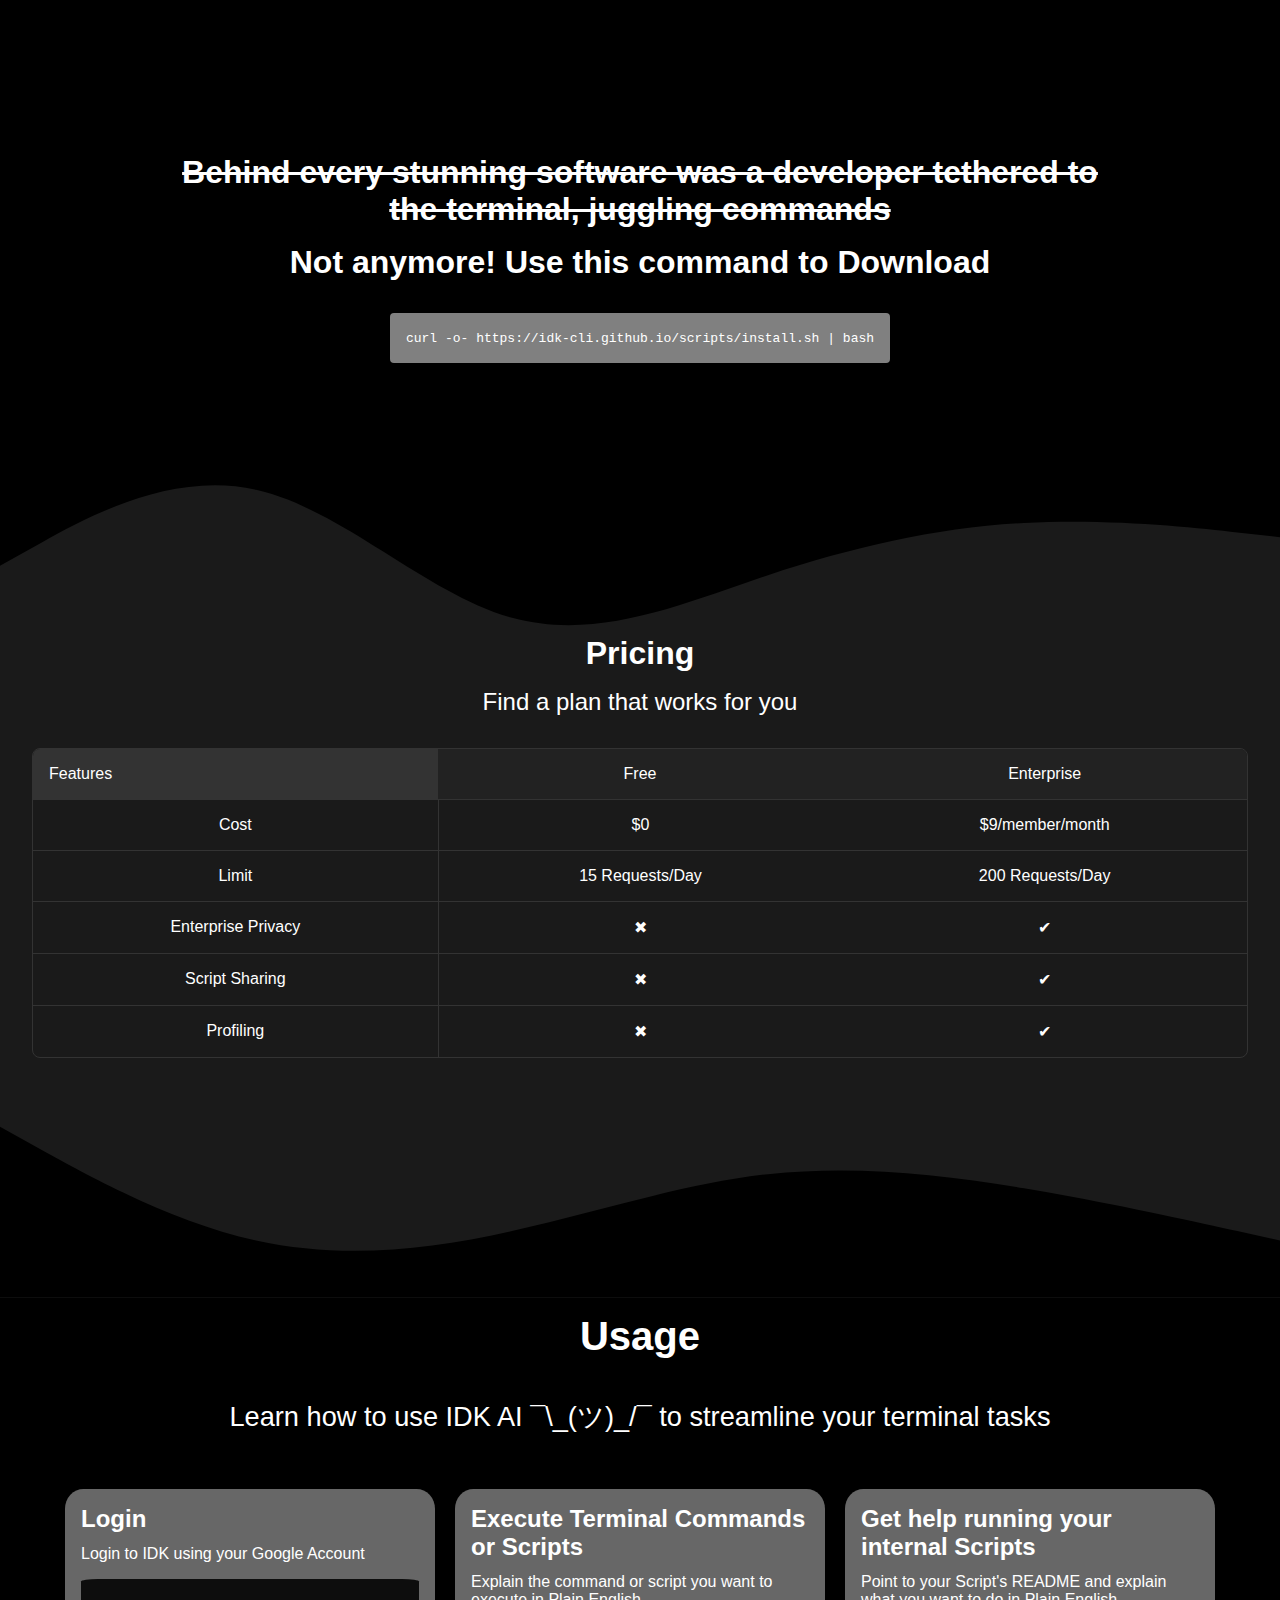
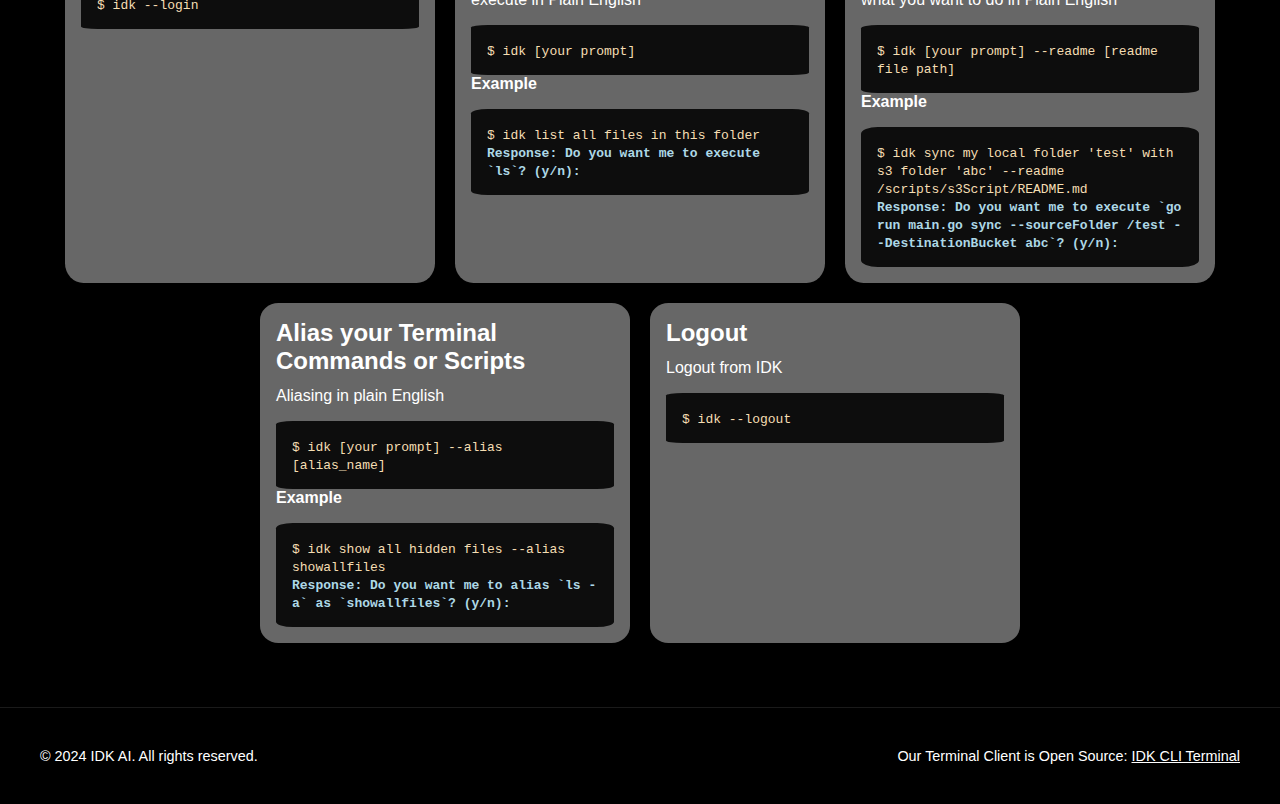
==== commit 0bc97365: "fixed styling" ====
--- a/index.html
+++ b/index.html
@@ -10,11 +10,11 @@
   <body>
     <header>
       <div class="logo">IDK AI <span class="logoIcon">¯\_(ツ)_/¯</span></div>
-      <nav>
+      <nav class="navigation">
         <a href="#Download" class="active">Download</a>
-        <a href="#Feature">Features</a>
-        <a href="#Pricing">Pricing</a>
-        <a href="#Usage">Usage</a>
+        <a href="#Feature" class="feature">Features</a>
+        <a href="#Pricing" class="pricing">Pricing</a>
+        <a href="#Usage" class="usage">Usage</a>
 
         <!-- <a href="https://twitter.com/rushi_jash"
           ><img src="./assets/twitter.png" alt="Twitter"
--- a/style.css
+++ b/style.css
@@ -451,8 +451,17 @@
   header .logo .logoIcon {
     font-size: 0.6rem;
   }
+  .hero .title-container .title {
+    font-size: 1rem;
+  }
+  .hero .title-container .cli-prefix {
+    font-size: 0.8rem;
+  }
+  .hero .subtitle {
+    font-size: 1rem;
+  }
   .command-line-section .section-title {
-    font-size: 1.3rem;
+    font-size: 2rem;
   }
   .command-line-section .section-subtitle {
     font-size: 1.8rem;
@@ -460,4 +469,36 @@
   .command-line-section .command-line-block {
     font-size: 0.5rem;
   }
+}
+@media (max-width: 400px) {
+  .navigation .active,
+  .navigation .feature,
+  .navigation .pricing,
+  .navigation .usage {
+    display: none;
+  }
+  .hero {
+    height: 50vh;
+  }
+  header .logo .logoIcon {
+    font-size: 0.6rem;
+  }
+  .command-line-section .section-title {
+    font-size: 1rem;
+  }
+  .command-line-section .section-subtitle {
+    font-size: 1rem;
+  }
+  .command-line-section .command-line-block {
+    font-size: 0.5rem;
+  }
+  .command-line-section {
+    padding: 3rem;
+  }
+  .pricing-section {
+    font-size: 0.5rem;
+  }
+  .pricing-section .section-subtitle {
+    font-size: 0.5rem;
+  }
 }/*# sourceMappingURL=style.css.map */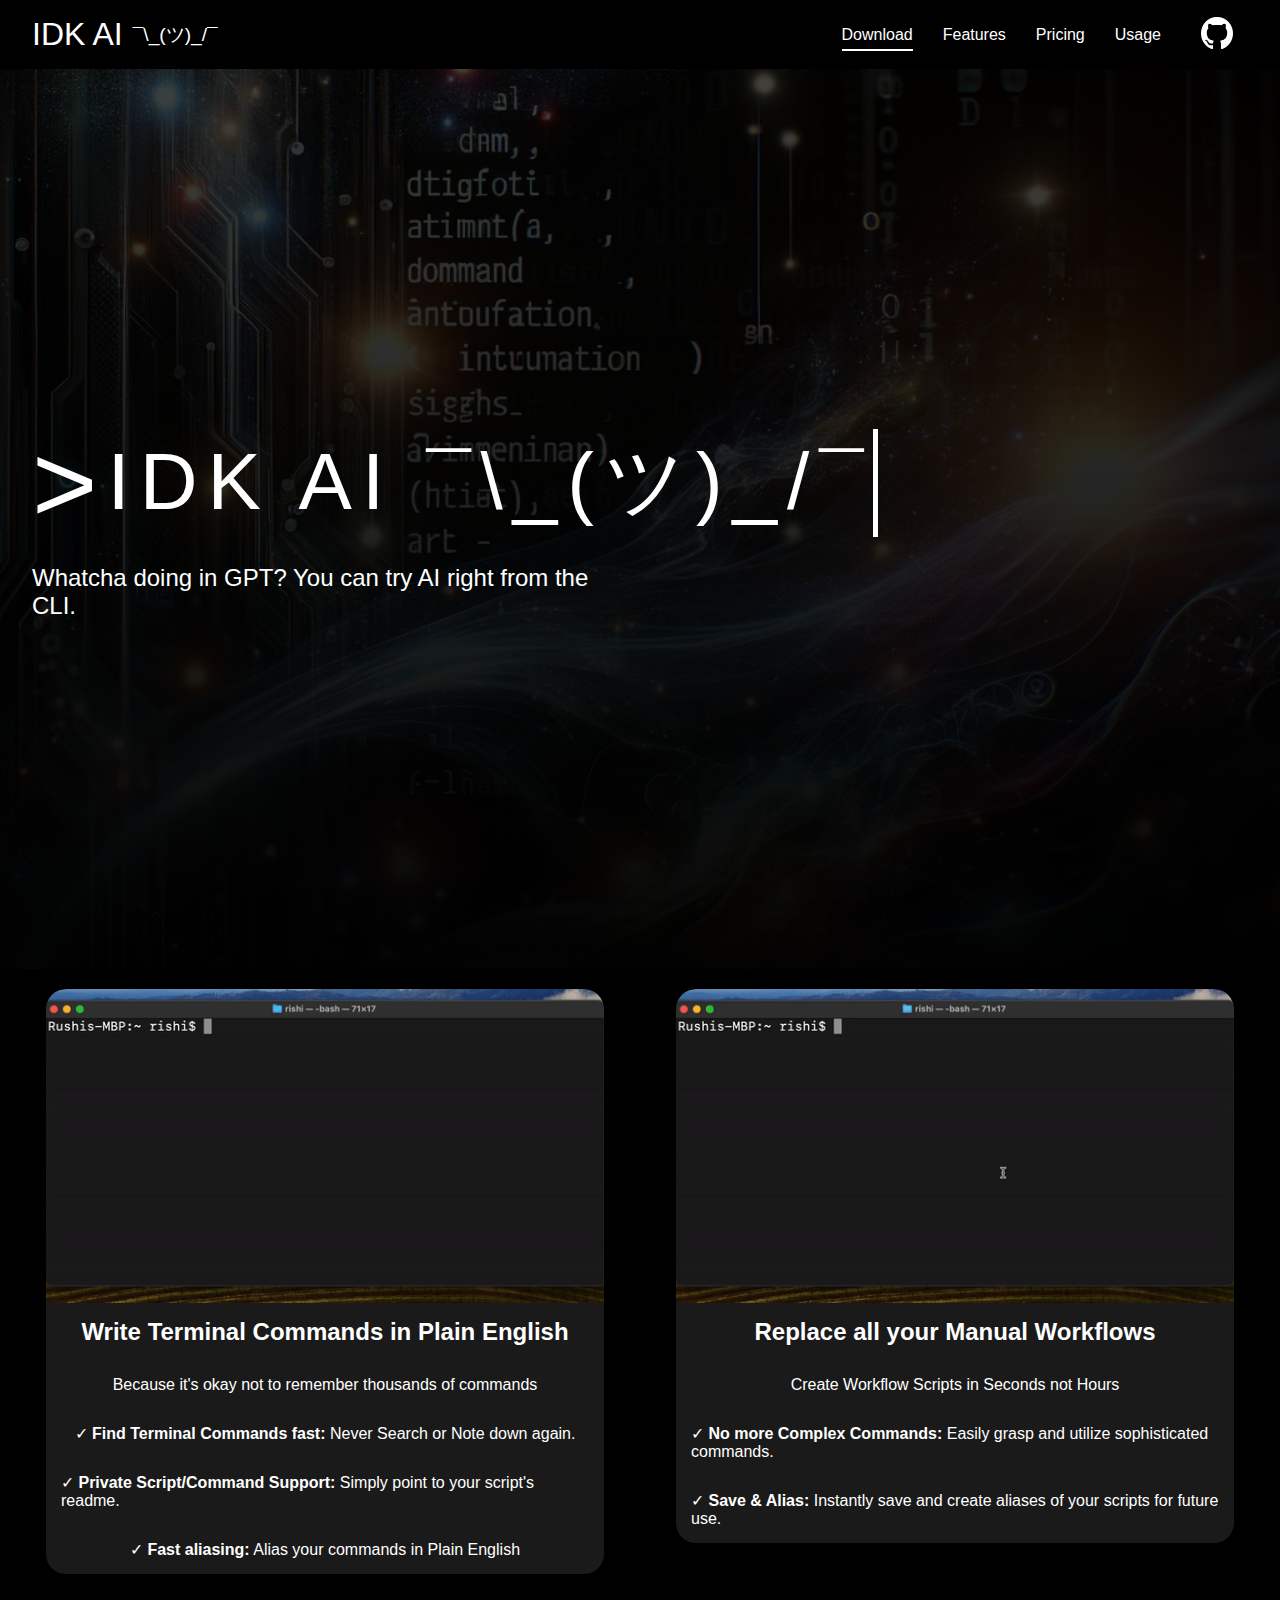
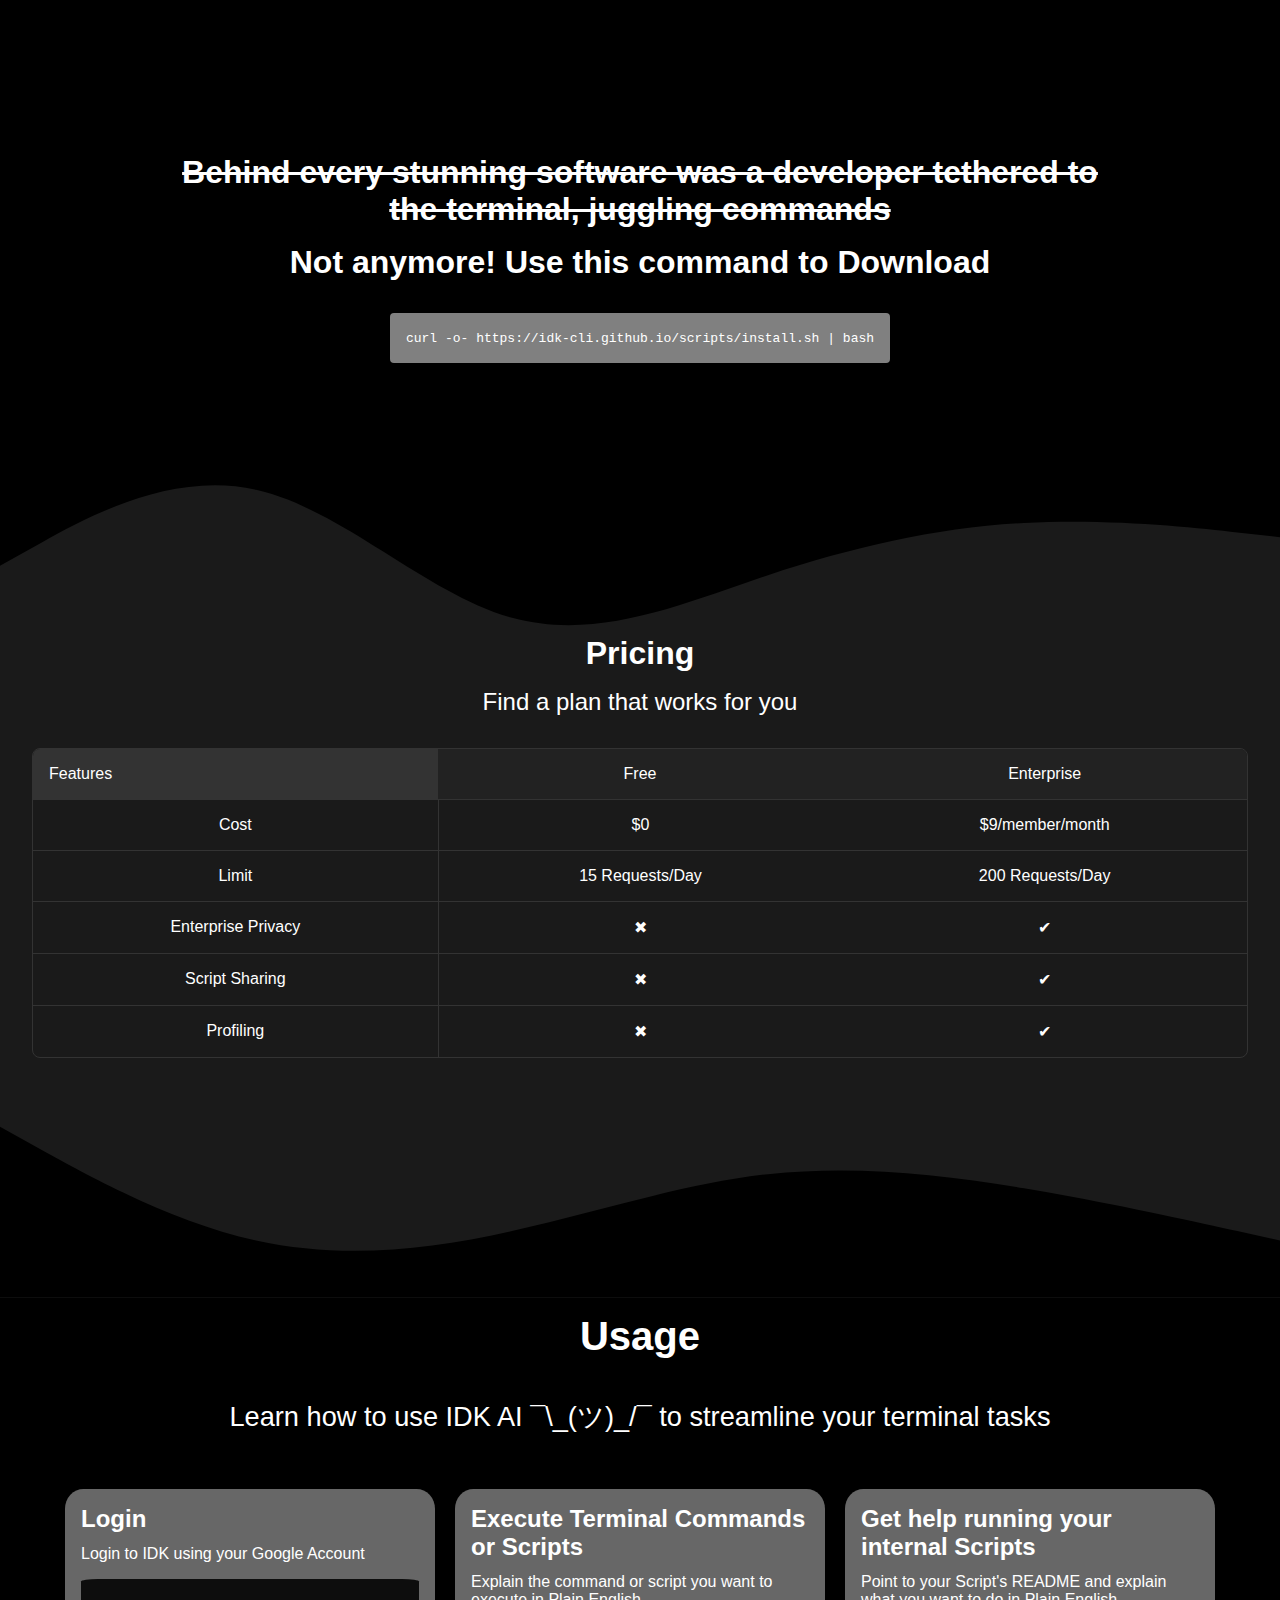
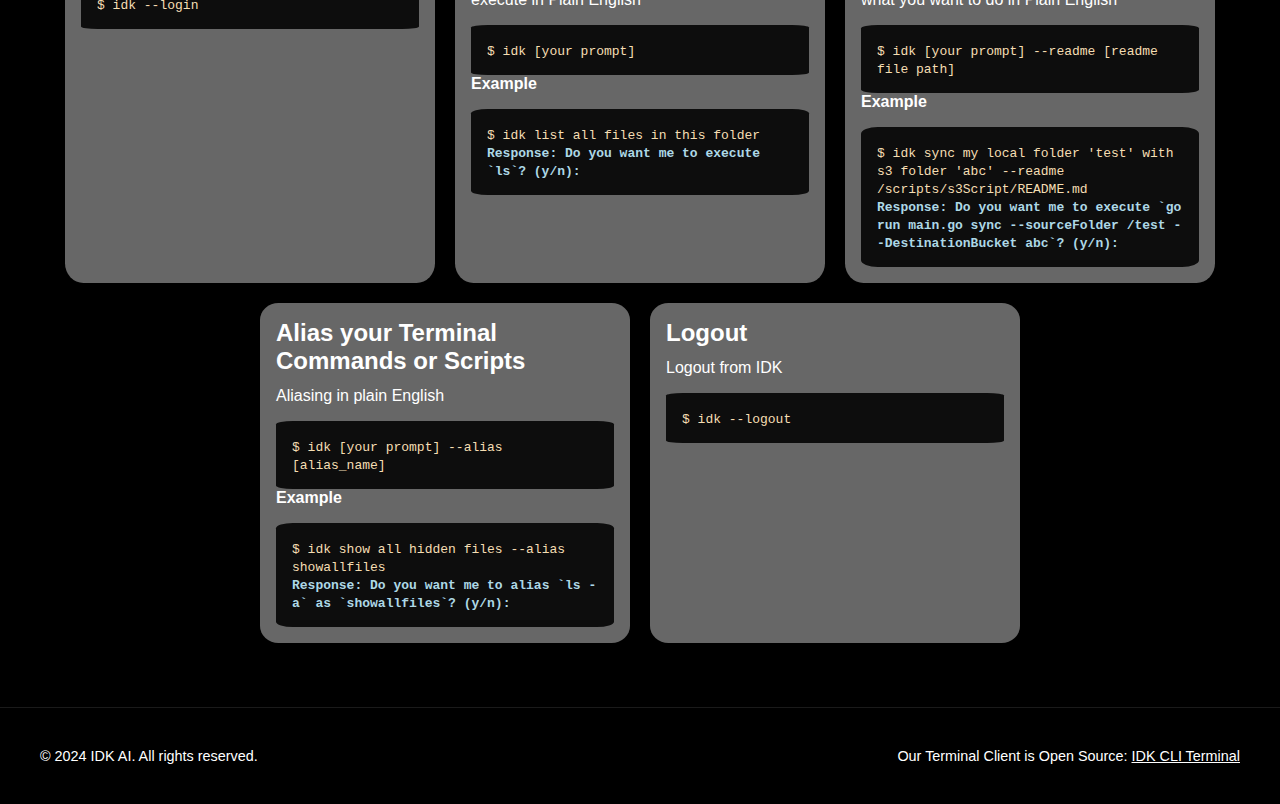
==== commit a2bef294: "Revert "Merge pull request #3 from idk-cli/website-update"" ====
--- a/index.html
+++ b/index.html
@@ -10,11 +10,11 @@
   <body>
     <header>
       <div class="logo">IDK AI <span class="logoIcon">¯\_(ツ)_/¯</span></div>
-      <nav class="navigation">
+      <nav>
         <a href="#Download" class="active">Download</a>
-        <a href="#Feature" class="feature">Features</a>
-        <a href="#Pricing" class="pricing">Pricing</a>
-        <a href="#Usage" class="usage">Usage</a>
+        <a href="#Feature">Features</a>
+        <a href="#Pricing">Pricing</a>
+        <a href="#Usage">Usage</a>
 
         <!-- <a href="https://twitter.com/rushi_jash"
           ><img src="./assets/twitter.png" alt="Twitter"
--- a/style.css
+++ b/style.css
@@ -451,17 +451,8 @@
   header .logo .logoIcon {
     font-size: 0.6rem;
   }
-  .hero .title-container .title {
-    font-size: 1rem;
-  }
-  .hero .title-container .cli-prefix {
-    font-size: 0.8rem;
-  }
-  .hero .subtitle {
-    font-size: 1rem;
-  }
   .command-line-section .section-title {
-    font-size: 2rem;
+    font-size: 1.3rem;
   }
   .command-line-section .section-subtitle {
     font-size: 1.8rem;
@@ -469,36 +460,4 @@
   .command-line-section .command-line-block {
     font-size: 0.5rem;
   }
-}
-@media (max-width: 400px) {
-  .navigation .active,
-  .navigation .feature,
-  .navigation .pricing,
-  .navigation .usage {
-    display: none;
-  }
-  .hero {
-    height: 50vh;
-  }
-  header .logo .logoIcon {
-    font-size: 0.6rem;
-  }
-  .command-line-section .section-title {
-    font-size: 1rem;
-  }
-  .command-line-section .section-subtitle {
-    font-size: 1rem;
-  }
-  .command-line-section .command-line-block {
-    font-size: 0.5rem;
-  }
-  .command-line-section {
-    padding: 3rem;
-  }
-  .pricing-section {
-    font-size: 0.5rem;
-  }
-  .pricing-section .section-subtitle {
-    font-size: 0.5rem;
-  }
 }/*# sourceMappingURL=style.css.map */